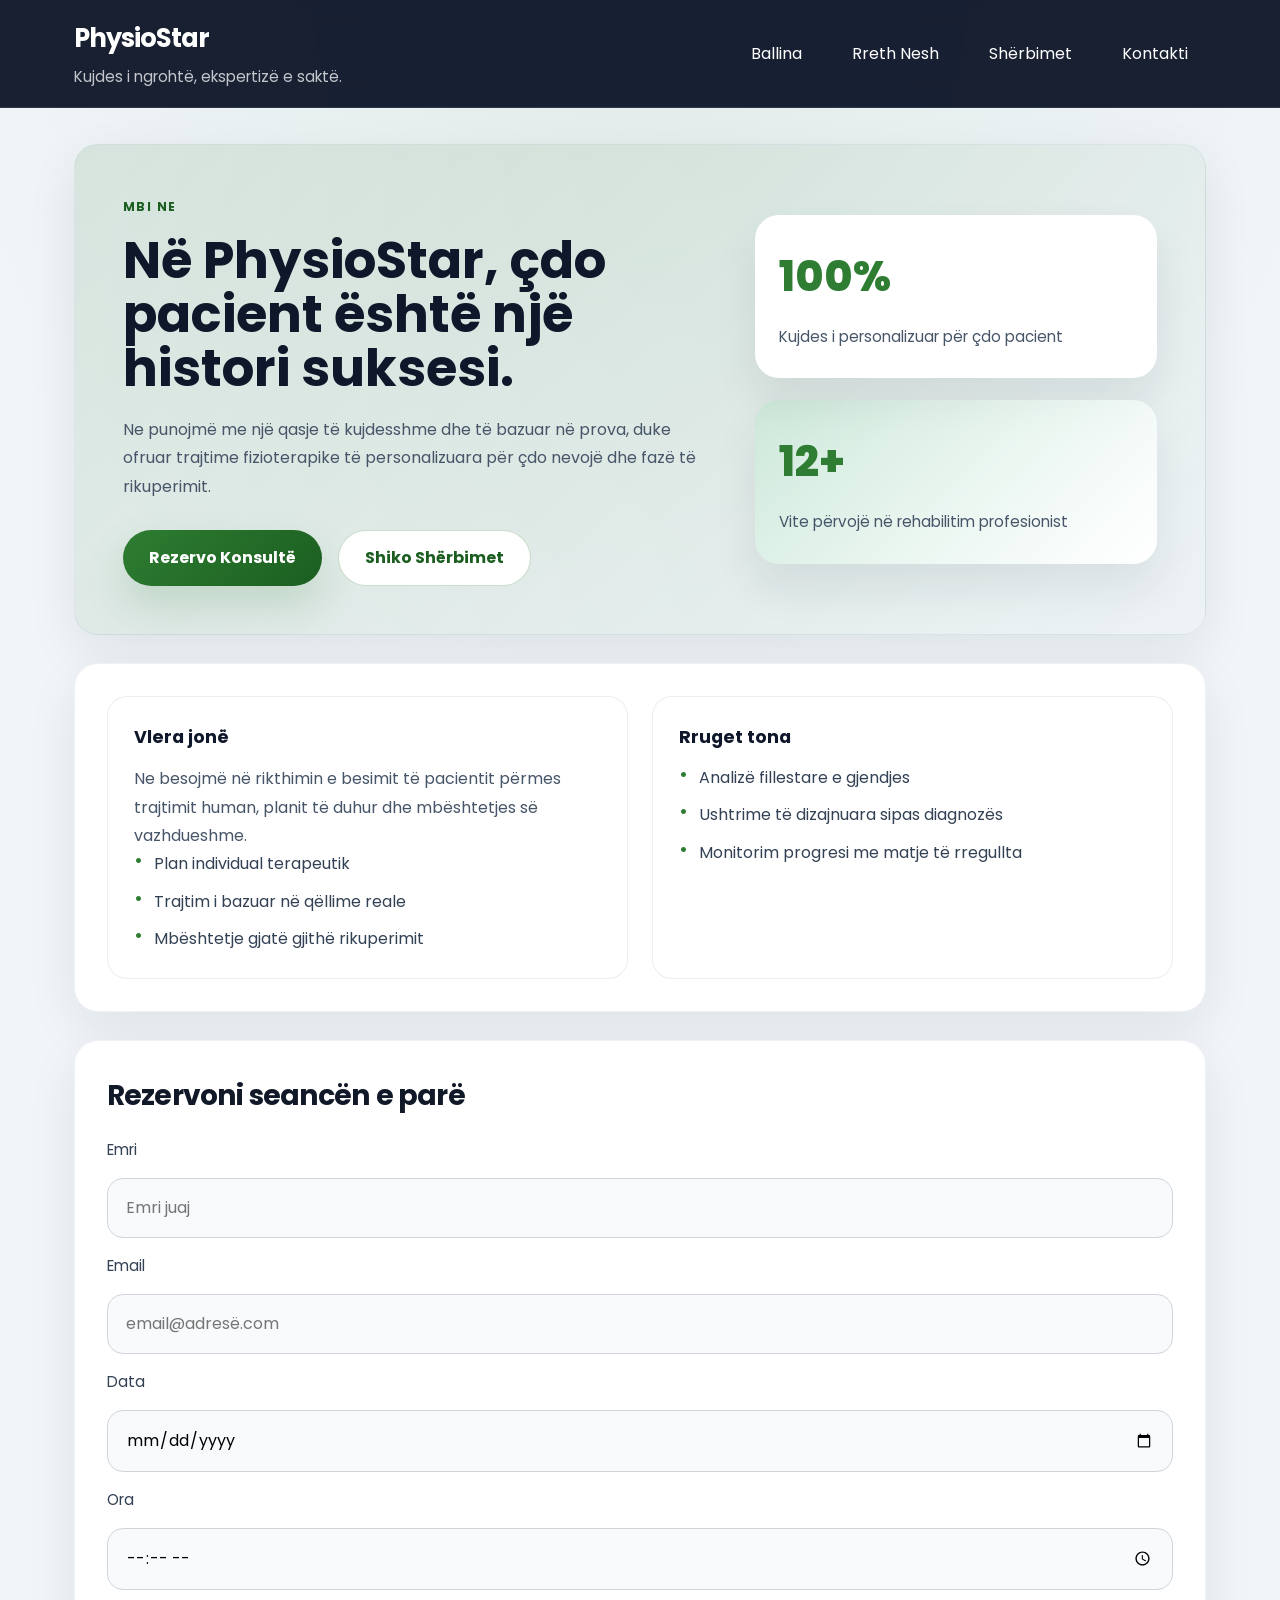
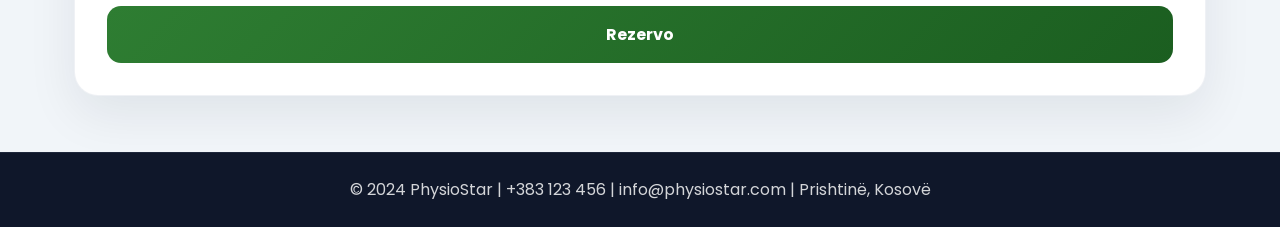
==== About.html @ 885d5c9d "V1.0 web peer Physiostar" ====
﻿<!DOCTYPE html>
<html lang="sq">
<head>
    <meta charset="UTF-8">
    <meta name="viewport" content="width=device-width, initial-scale=1.0">
    <title>Rreth Nesh | PhysioStar</title>
    <link href="https://fonts.googleapis.com/css2?family=Poppins:wght@300;400;500;600;700&display=swap" rel="stylesheet">
    <link rel="stylesheet" href="styles.css">
</head>
<body>
    <header>
        <div class="header-inner">
            <div class="brand">
                <h1>PhysioStar</h1>
                <p>Kujdes i ngrohtë, ekspertizë e saktë.</p>
            </div>
            <nav>
                <a href="index.html">Ballina</a>
                <a href="About.html">Rreth Nesh</a>
                <a href="Services.html">Shërbimet</a>
                <a href="Contact.html">Kontakti</a>
            </nav>
        </div>
    </header>

    <main>
        <section class="hero">
            <div class="hero-copy">
                <span class="eyebrow">Mbi ne</span>
                <h1>Në PhysioStar, çdo pacient është një histori suksesi.</h1>
                <p>Ne punojmë me një qasje të kujdesshme dhe të bazuar në prova, duke ofruar trajtime fizioterapike të personalizuara për çdo nevojë dhe fazë të rikuperimit.</p>
                <div class="hero-actions">
                    <a href="Contact.html" class="btn btn-primary">Rezervo Konsultë</a>
                    <a href="Services.html" class="btn btn-secondary">Shiko Shërbimet</a>
                </div>
            </div>
            <div class="hero-visual">
                <div class="hero-card">
                    <span>100%</span>
                    <p>Kujdes i personalizuar për çdo pacient</p>
                </div>
                <div class="hero-card hero-card-alt">
                    <span>12+</span>
                    <p>Vite përvojë në rehabilitim profesionist</p>
                </div>
            </div>
        </section>

        <section class="section-grid">
            <article class="feature-card">
                <h3>Vlera jonë</h3>
                <p>Ne besojmë në rikthimin e besimit të pacientit përmes trajtimit human, planit të duhur dhe mbështetjes së vazhdueshme.</p>
                <ul class="service-list">
                    <li>Plan individual terapeutik</li>
                    <li>Trajtim i bazuar në qëllime reale</li>
                    <li>Mbështetje gjatë gjithë rikuperimit</li>
                </ul>
            </article>
            <article class="feature-card">
                <h3>Rruget tona</h3>
                <ul class="service-list">
                    <li>Analizë fillestare e gjendjes</li>
                    <li>Ushtrime të dizajnuara sipas diagnozës</li>
                    <li>Monitorim progresi me matje të rregullta</li>
                </ul>
            </article>
        </section>

        <section id="appointments">
            <h2>Rezervoni seancën e parë</h2>
            <form id="appointmentForm">
                <label for="name">Emri</label>
                <input type="text" id="name" name="name" placeholder="Emri juaj" required>
                <label for="email">Email</label>
                <input type="email" id="email" name="email" placeholder="email@adresë.com" required>
                <label for="date">Data</label>
                <input type="date" id="date" name="date" required>
                <label for="time">Ora</label>
                <input type="time" id="time" name="time" required>
                <button id="rezervim" type="submit">Rezervo</button>
            </form>
        </section>
    </main>

    <footer>
        <p>&copy; 2024 PhysioStar | +383 123 456 | info@physiostar.com | Prishtinë, Kosovë</p>
    </footer>

    <script src="script.js"></script>
</body>
</html>
---- styles.css ----
﻿:root {
    color-scheme: light;
    font-family: 'Poppins', -apple-system, BlinkMacSystemFont, 'Segoe UI', sans-serif;
    font-size: 16px;
    line-height: 1.6;
    color: #1f2937;
    background: #f1f5f9;
    --primary: #2e7d32;
    --primary-dark: #1b5e20;
    --surface: #ffffff;
    --surface-soft: #f8fafc;
    --border: #d1d5db;
    --muted: #6b7280;
}

*, *::before, *::after {
    box-sizing: border-box;
}

html {
    scroll-behavior: smooth;
}

body {
    margin: 0;
    min-height: 100vh;
    background: radial-gradient(circle at top, rgba(46, 125, 50, 0.08), transparent 38%), #f1f5f9;
    color: var(--muted);
}

img,
svg {
    max-width: 100%;
    display: block;
}

a {
    color: var(--primary);
    text-decoration: none;
}

a:hover {
    color: var(--primary-dark);
}

button,
input,
textarea,
select {
    font: inherit;
}

button {
    cursor: pointer;
}

header {
    position: sticky;
    top: 0;
    z-index: 100;
    background: rgba(15, 23, 42, 0.96);
    color: white;
    backdrop-filter: blur(12px);
    border-bottom: 1px solid rgba(148, 163, 184, 0.18);
}

.header-inner {
    max-width: 1180px;
    margin: 0 auto;
    padding: 18px 24px;
    display: flex;
    align-items: center;
    justify-content: space-between;
    gap: 18px;
}

.brand {
    display: flex;
    flex-direction: column;
    gap: 6px;
}

.brand h1 {
    margin: 0;
    font-size: clamp(1.5rem, 2vw, 2.2rem);
    letter-spacing: -0.04em;
}

.brand p {
    margin: 0;
    font-size: 0.95rem;
    color: rgba(255, 255, 255, 0.75);
}

nav {
    display: flex;
    gap: 14px;
    flex-wrap: wrap;
}

nav a {
    padding: 10px 18px;
    border-radius: 999px;
    transition: transform 0.25s ease, background-color 0.25s ease;
    color: white;
}

nav a:hover,
nav a:focus-visible {
    background: rgba(255, 255, 255, 0.12);
    transform: translateY(-1px);
}

main {
    max-width: 1180px;
    margin: 0 auto;
    padding: 36px 24px 56px;
    display: grid;
    gap: 28px;
}

section {
    background: var(--surface);
    border: 1px solid rgba(148, 163, 184, 0.15);
    border-radius: 24px;
    box-shadow: 0 18px 50px rgba(15, 23, 42, 0.08);
    padding: 32px;
}

section h2 {
    margin: 0 0 20px;
    color: #111827;
    font-size: clamp(1.55rem, 2.2vw, 2rem);
    letter-spacing: -0.03em;
}

section p {
    margin: 0 0 18px;
    color: #475569;
    line-height: 1.8;
}

.hero {
    display: grid;
    grid-template-columns: 1.2fr 0.8fr;
    gap: 28px;
    align-items: center;
    min-height: 420px;
    padding: 48px;
    background: linear-gradient(135deg, rgba(46, 125, 50, 0.12), rgba(46, 125, 50, 0.02));
}

.hero-copy {
    max-width: 620px;
}

.hero .eyebrow {
    margin-bottom: 18px;
    display: inline-flex;
    color: var(--primary-dark);
    font-weight: 700;
    letter-spacing: 0.12em;
    text-transform: uppercase;
    font-size: 0.75rem;
}

.hero h1 {
    margin: 0 0 20px;
    font-size: clamp(2.8rem, 4vw, 4.5rem);
    line-height: 1.05;
    color: #0f172a;
}

.hero-copy p {
    margin-bottom: 28px;
    max-width: 590px;
}

.hero-actions {
    display: flex;
    flex-wrap: wrap;
    gap: 16px;
}

.btn {
    display: inline-flex;
    align-items: center;
    justify-content: center;
    border-radius: 999px;
    padding: 14px 26px;
    font-weight: 700;
    transition: transform 0.25s ease, box-shadow 0.25s ease;
}

.btn-primary {
    background: linear-gradient(135deg, var(--primary), var(--primary-dark));
    color: white;
    box-shadow: 0 20px 40px rgba(46, 125, 50, 0.18);
}

.btn-secondary {
    border: 1px solid rgba(46, 125, 50, 0.25);
    color: var(--primary-dark);
    background: white;
}

.btn:hover {
    transform: translateY(-2px);
}

.hero-visual {
    display: grid;
    gap: 22px;
}

.hero-card {
    background: white;
    border-radius: 24px;
    padding: 28px 24px;
    box-shadow: 0 24px 45px rgba(15, 23, 42, 0.08);
    display: grid;
    gap: 12px;
}

.hero-card span {
    font-size: 2.65rem;
    font-weight: 800;
    color: var(--primary);
}

.hero-card p {
    margin: 0;
    color: #475569;
    font-size: 0.95rem;
}

.hero-card-alt {
    background: linear-gradient(135deg, rgba(74, 222, 128, 0.12), #ffffff);
}

.section-grid,
.about-grid,
.features-grid,
.contact-grid {
    display: grid;
    gap: 24px;
}

.section-grid {
    grid-template-columns: repeat(2, minmax(0, 1fr));
}

.service-list,
.contact-list {
    list-style: none;
    margin: 0;
    padding: 0;
    display: grid;
    gap: 12px;
}

.service-list li,
.contact-list li {
    padding-left: 20px;
    position: relative;
    color: #334155;
}

.service-list li::before,
.contact-list li::before {
    content: '•';
    position: absolute;
    left: 0;
    color: var(--primary);
    font-size: 1.3rem;
    line-height: 1;
}

.service-item,
.contact-item,
.feature-card {
    border: 1px solid rgba(148, 163, 184, 0.18);
    border-radius: 20px;
    padding: 26px;
    background: #ffffff;
}

.feature-card h3,
.service-item h3,
.contact-item h3 {
    margin: 0 0 14px;
    font-size: 1.1rem;
    color: #0f172a;
}

.service-item p,
.feature-card p,
.contact-item p {
    margin: 0;
    color: #475569;
}

#appointments {
    padding: 32px;
}

form {
    display: grid;
    gap: 16px;
}

label {
    font-size: 0.95rem;
    color: #334155;
}

input,
textarea {
    width: 100%;
    padding: 16px 18px;
    border: 1px solid var(--border);
    border-radius: 16px;
    background: #f8fafc;
    transition: border-color 0.2s ease, box-shadow 0.2s ease;
}

input:focus,
textarea:focus {
    border-color: var(--primary);
    box-shadow: 0 0 0 6px rgba(46, 125, 50, 0.08);
    outline: none;
    background: white;
}

#rezervim,
.submit-btn {
    padding: 16px 24px;
    border-radius: 14px;
    font-weight: 700;
    border: none;
}

#rezervim {
    background: linear-gradient(135deg, var(--primary), var(--primary-dark));
    color: white;
}

#rezervim:hover,
.submit-btn:hover {
    opacity: 0.95;
}

.testimonial-slider {
    display: flex;
    gap: 20px;
    justify-content: center;
    align-items: center;
    position: relative;
}

.testimonial-container {
    flex: 1;
    max-width: 720px;
}

.testimonial {
    display: none;
    padding: 28px;
    border-radius: 22px;
    background: #f8fafc;
    border: 1px solid rgba(148, 163, 184, 0.15);
}

.testimonial.active {
    display: block;
}

.testimonial p {
    margin: 0;
    color: #334155;
}

.testimonial strong {
    display: block;
    margin-bottom: 14px;
    color: #111827;
}

button.prev,
button.next {
    min-width: 52px;
    min-height: 52px;
    border-radius: 50%;
    display: grid;
    place-items: center;
    border: none;
}

footer {
    padding: 24px 20px;
    background: #0f172a;
    color: rgba(255, 255, 255, 0.82);
    text-align: center;
    border-top: 1px solid rgba(148, 163, 184, 0.12);
}

footer p {
    margin: 0;
}

@media (max-width: 1024px) {
    .hero {
        grid-template-columns: 1fr;
    }

    .section-grid {
        grid-template-columns: 1fr;
    }
}

@media (max-width: 768px) {
    .header-inner {
        flex-direction: column;
        align-items: flex-start;
    }

    section {
        padding: 26px;
    }

    main {
        padding: 28px 18px 46px;
    }

    .hero h1 {
        font-size: clamp(2.3rem, 6vw, 3.2rem);
    }

    .hero-actions {
        flex-direction: column;
        align-items: stretch;
    }
}

@media (max-width: 540px) {
    nav {
        width: 100%;
        justify-content: space-between;
        flex-wrap: wrap;
    }

    nav a {
        flex: 1 1 calc(50% - 12px);
        text-align: center;
        padding: 12px 14px;
    }

    .hero {
        padding: 32px;
    }

    .hero-visual {
        grid-template-columns: 1fr;
    }

    .hero-card {
        padding: 22px;
    }

    .service-list li,
    .contact-list li {
        font-size: 0.95rem;
    }
}
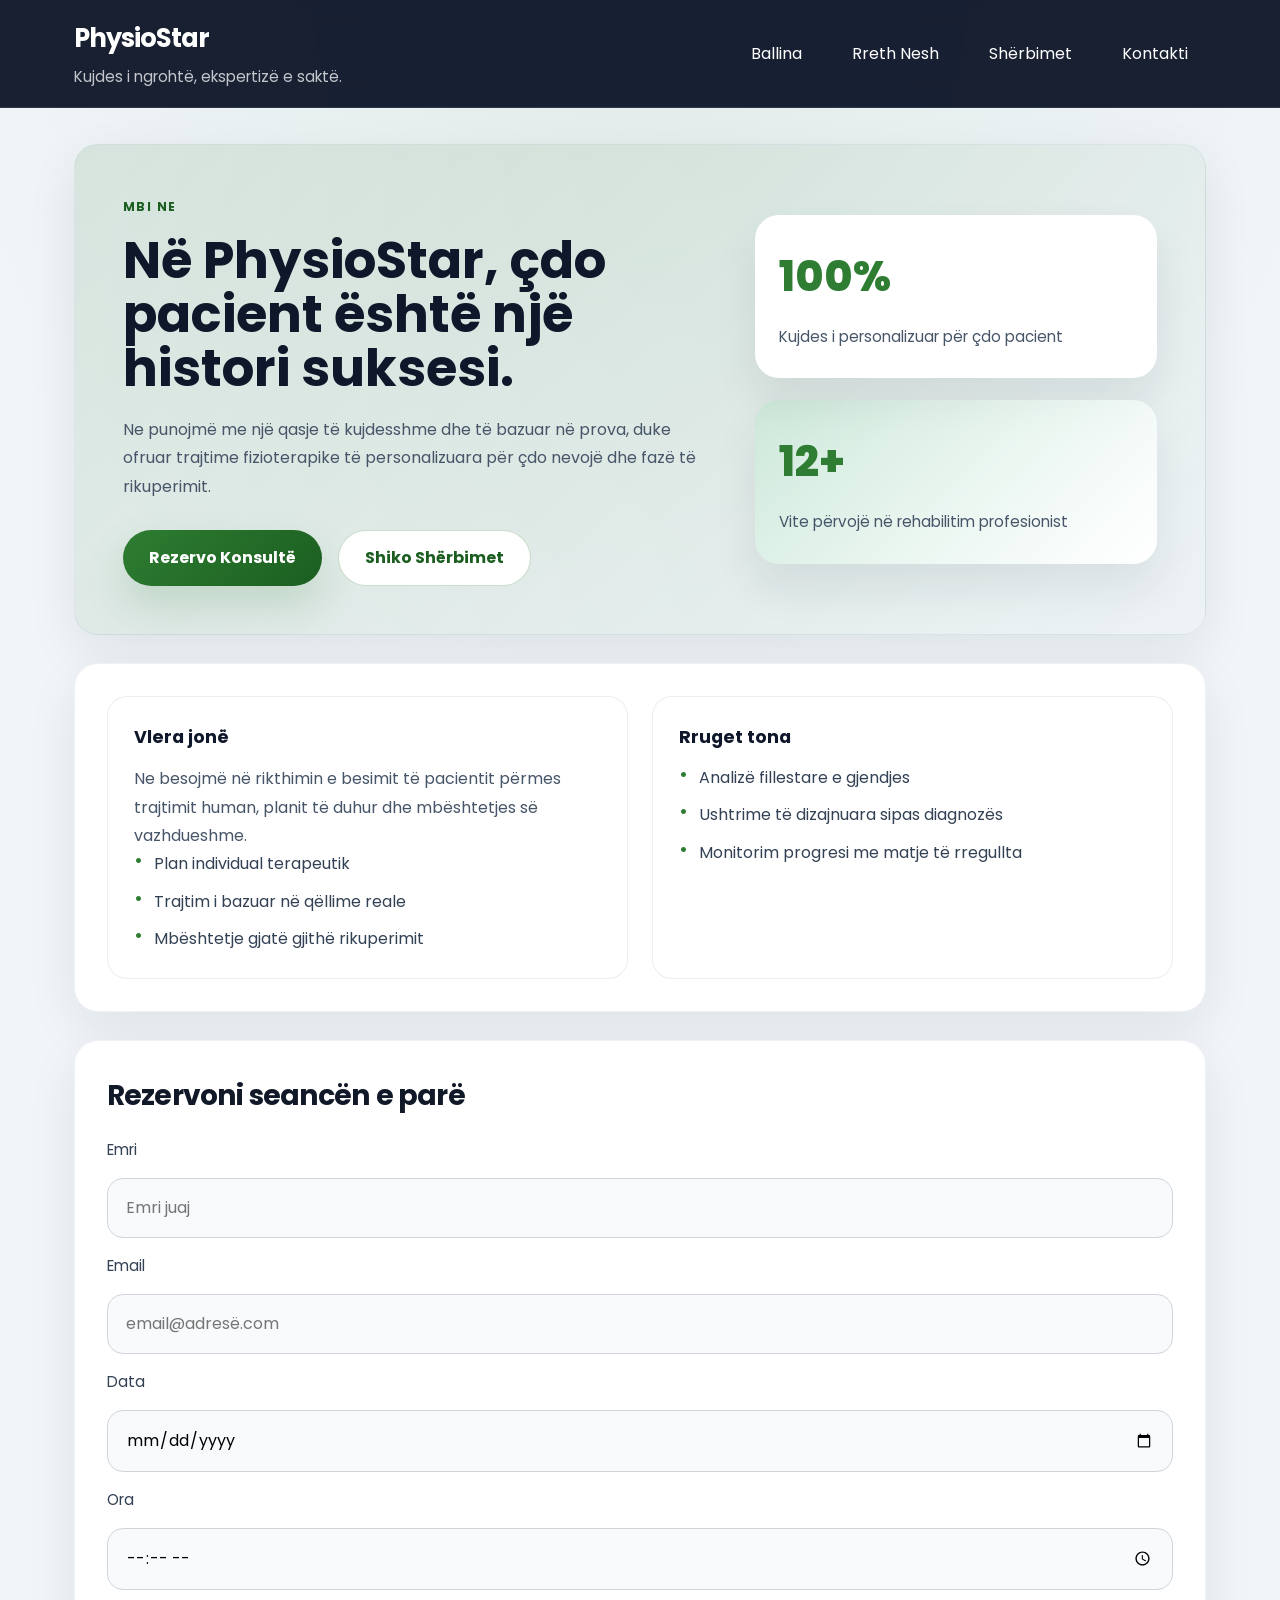
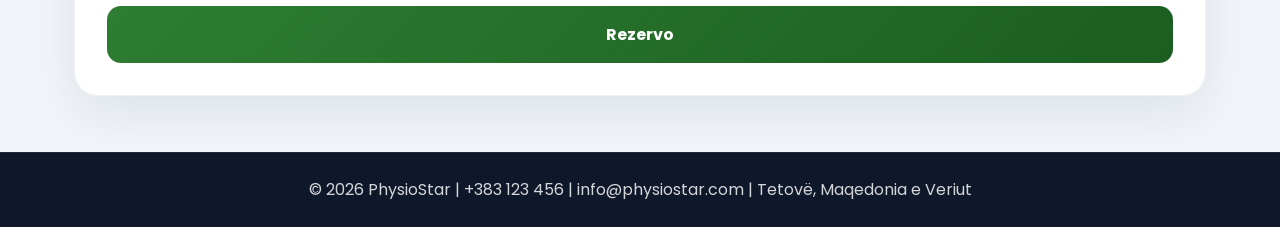
==== commit 499044f5: "Footer updated" ====
--- a/About.html
+++ b/About.html
@@ -14,7 +14,12 @@
                 <h1>PhysioStar</h1>
                 <p>Kujdes i ngrohtë, ekspertizë e saktë.</p>
             </div>
-            <nav>
+            <button id="burgerBtn" class="burger" aria-label="Open menu" aria-controls="mainNav" aria-expanded="false">
+                <span class="burger-box">
+                    <span class="burger-inner"></span>
+                </span>
+            </button>
+            <nav id="mainNav">
                 <a href="index.html">Ballina</a>
                 <a href="About.html">Rreth Nesh</a>
                 <a href="Services.html">Shërbimet</a>
@@ -83,7 +88,7 @@
     </main>
 
     <footer>
-        <p>&copy; 2024 PhysioStar | +383 123 456 | info@physiostar.com | Prishtinë, Kosovë</p>
+        <p>&copy; 2026 PhysioStar | +383 123 456 | info@physiostar.com | Tetovë, Maqedonia e Veriut</p>
     </footer>
 
     <script src="script.js"></script>
--- a/styles.css
+++ b/styles.css
@@ -74,6 +74,8 @@
     gap: 18px;
 }
 
+.header-inner { position: relative; }
+
 .brand {
     display: flex;
     flex-direction: column;
@@ -97,6 +99,7 @@
     gap: 14px;
     flex-wrap: wrap;
 }
+nav { z-index: 110; }
 
 nav a {
     padding: 10px 18px;
@@ -109,6 +112,58 @@
 nav a:focus-visible {
     background: rgba(255, 255, 255, 0.12);
     transform: translateY(-1px);
+}
+
+/* Burger button + mobile nav */
+.burger {
+    display: none;
+    background: transparent;
+    border: none;
+    width: 44px;
+    height: 44px;
+    padding: 8px;
+    align-items: center;
+    justify-content: center;
+    cursor: pointer;
+    color: white;
+    z-index: 120;
+}
+.burger-box {
+    display: inline-block;
+    width: 28px;
+    height: 18px;
+    position: relative;
+}
+.burger-inner,
+.burger-inner::before,
+.burger-inner::after {
+    display: block;
+    background: white;
+    height: 2px;
+    border-radius: 2px;
+    position: absolute;
+    left: 0;
+    right: 0;
+    transition: transform 0.25s ease, top 0.25s ease, opacity 0.2s ease;
+}
+.burger-inner { top: 50%; transform: translateY(-50%); width: 100%; }
+.burger-inner::before { content: '' ; top: 50%; transform: translateY(-7px); }
+.burger-inner::after { content: '' ; top: 50%; transform: translateY(7px); }
+
+.burger[aria-expanded="true"] .burger-inner { transform: rotate(45deg); }
+.burger[aria-expanded="true"] .burger-inner::before { transform: rotate(90deg) translateY(0); opacity: 0; }
+.burger[aria-expanded="true"] .burger-inner::after { transform: rotate(90deg); }
+
+@media (max-width: 768px) {
+    .burger { display: flex; }
+    nav { display: none; position: absolute; top: calc(100% + 8px); right: 16px; left: 16px; background: rgba(15, 23, 42, 0.98); border-radius: 12px; padding: 12px; flex-direction: column; gap: 8px; box-shadow: 0 12px 36px rgba(2,6,23,0.6); }
+    nav a { display: block; padding: 12px 14px; border-radius: 8px; }
+    nav.open { display: flex; animation: slideDown 180ms ease; }
+}
+
+@keyframes slideDown {
+    from { transform: translateY(-6px); opacity: 0; }
+    to { transform: translateY(0); opacity: 1; }
 }
 
 main {
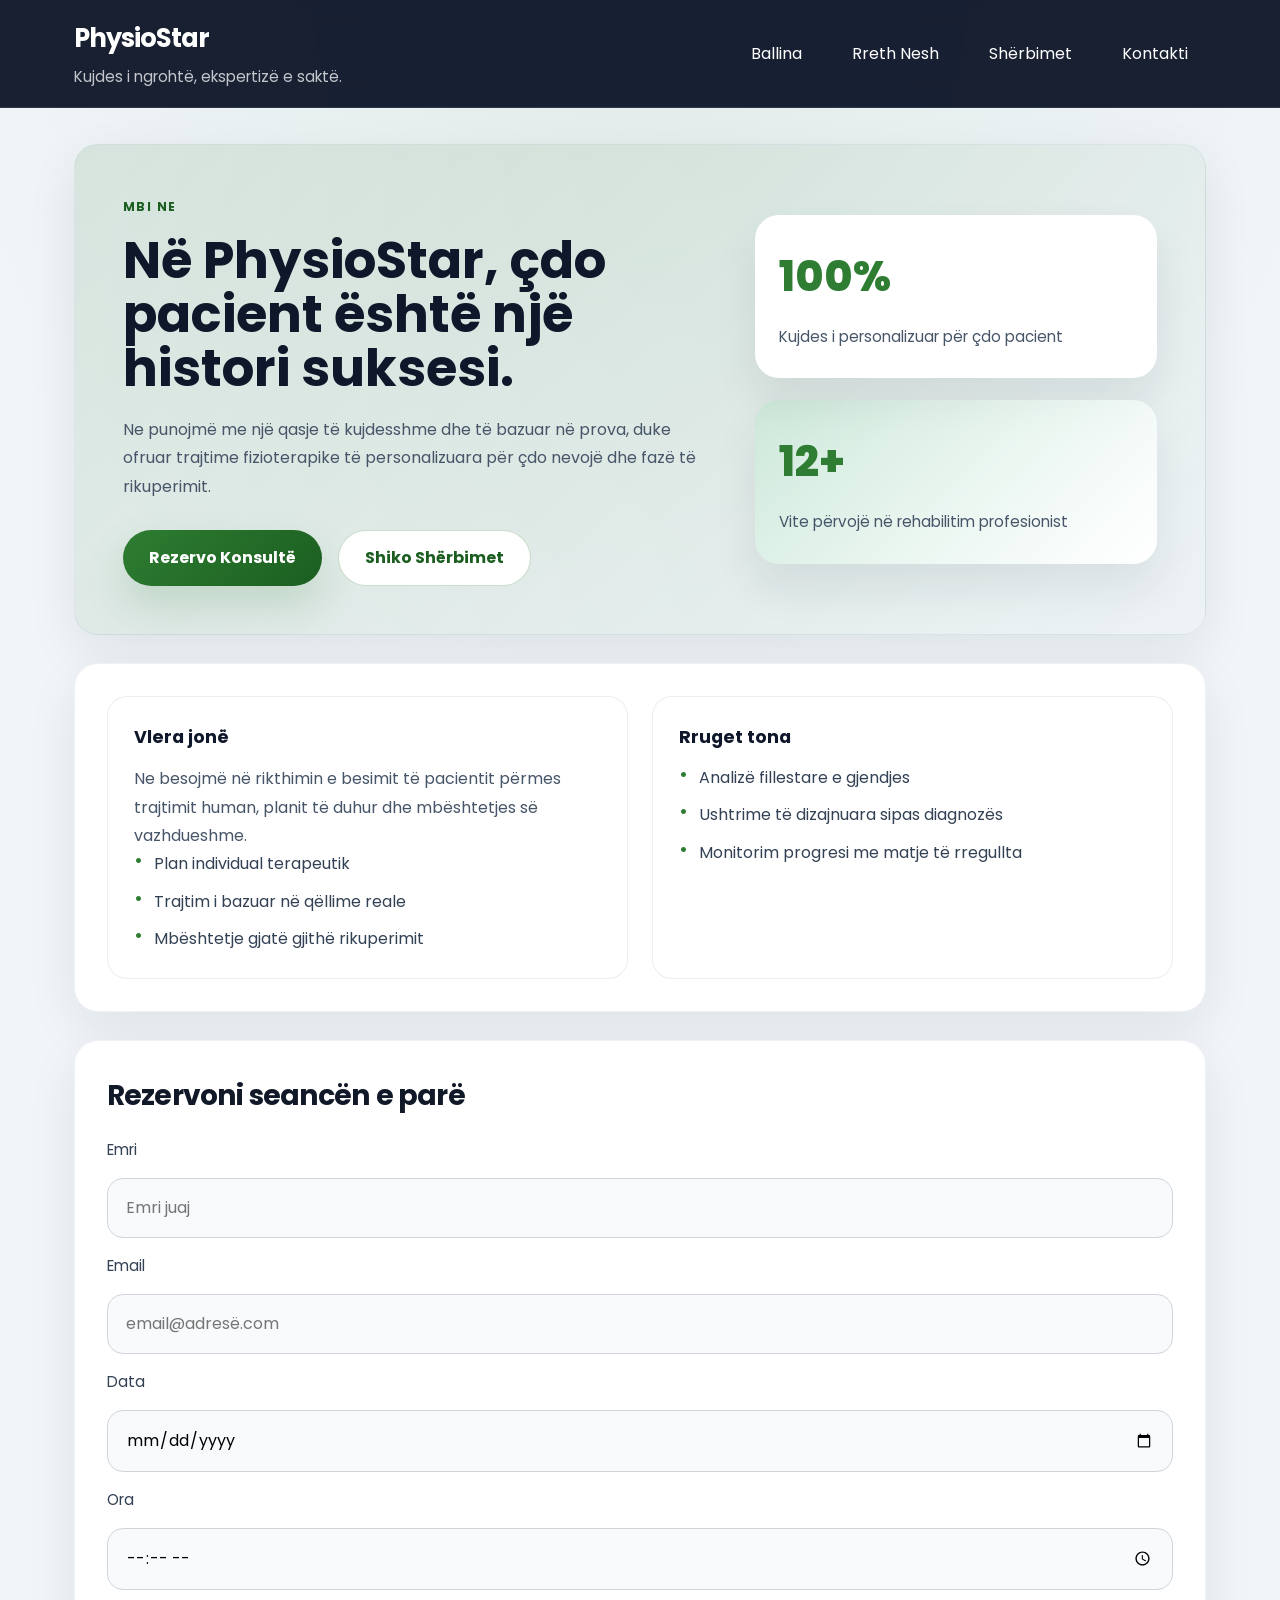
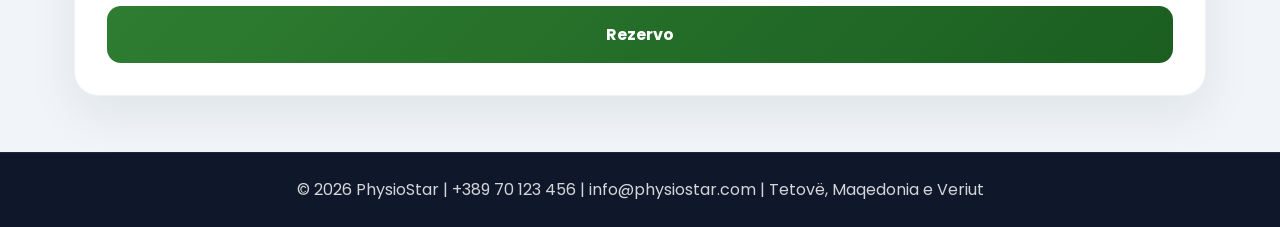
==== commit b2733142: "futer edited" ====
--- a/About.html
+++ b/About.html
@@ -88,7 +88,7 @@
     </main>
 
     <footer>
-        <p>&copy; 2026 PhysioStar | +383 123 456 | info@physiostar.com | Tetovë, Maqedonia e Veriut</p>
+        <p>&copy; 2026 PhysioStar | +389 70 123 456 | info@physiostar.com | Tetovë, Maqedonia e Veriut</p>
     </footer>
 
     <script src="script.js"></script>
